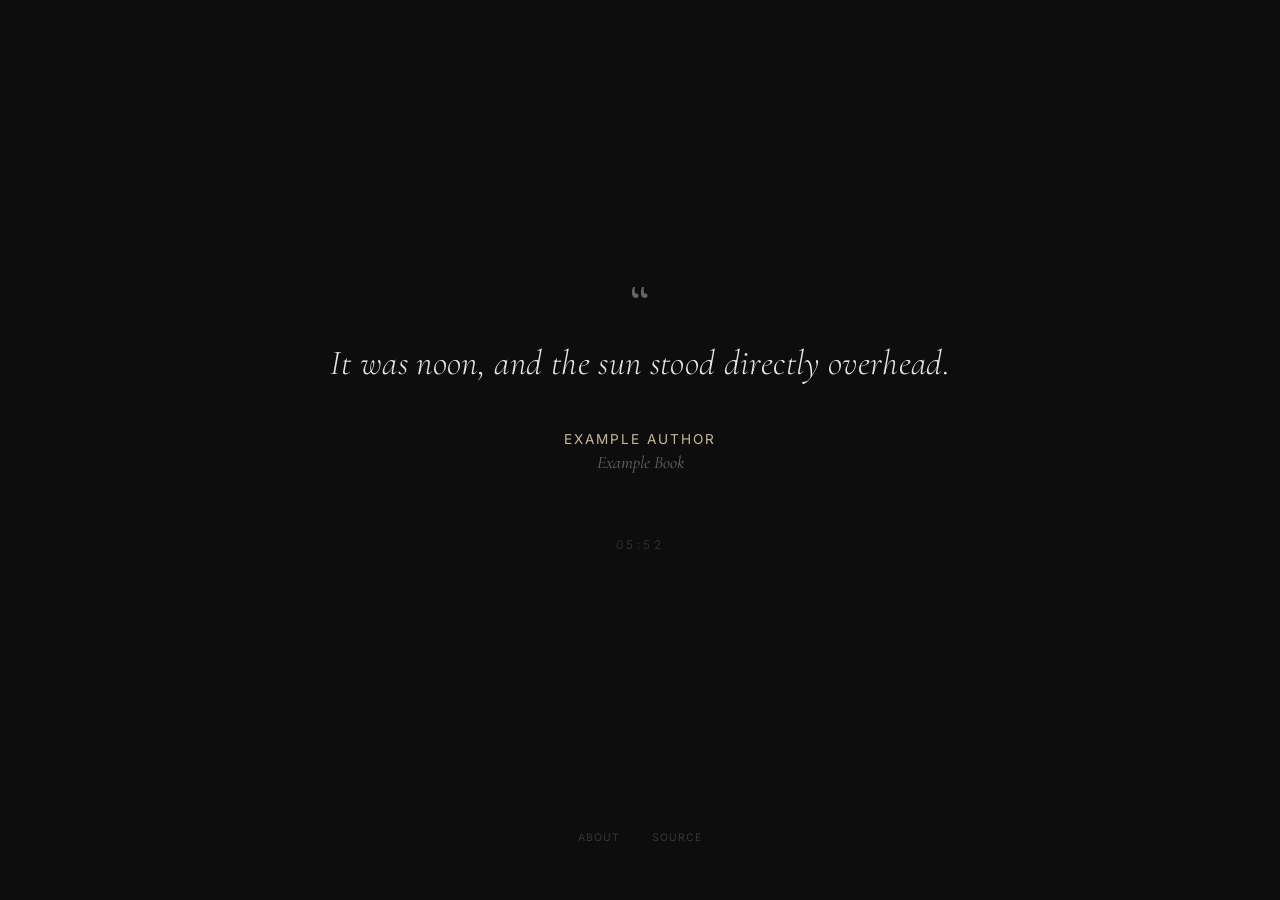
==== index.html @ 8ab0bab6 "Prototype: minimal literature clock with fade transitions - Cormorant Garamond serif for quotes, Int" ====
<!DOCTYPE html>
<html lang="en">
<head>
  <meta charset="UTF-8">
  <meta name="viewport" content="width=device-width, initial-scale=1.0">
  <title>Literature Clock</title>
  <link rel="preconnect" href="https://fonts.googleapis.com">
  <link rel="preconnect" href="https://fonts.gstatic.com" crossorigin>
  <link href="https://fonts.googleapis.com/css2?family=Cormorant+Garamond:ital,wght@0,300;0,400;0,500;1,300;1,400&family=Inter:wght@300;400&display=swap" rel="stylesheet">
  <link rel="stylesheet" href="css/style.css">
</head>
<body>
  <main id="clock">
    <div id="quote-container">
      <blockquote id="quote"></blockquote>
      <cite id="attribution">
        <span id="author"></span>
        <span id="title"></span>
      </cite>
    </div>
    <div id="time-display"></div>
  </main>
  <footer>
    <a href="https://simiono.com/Literature-Clock" id="about-link">About</a>
    <a href="https://github.com/wintermuteHB/LiteratureClock" id="source-link">Source</a>
  </footer>
  <script src="js/clock.js"></script>
</body>
</html>
---- css/style.css ----
*, *::before, *::after {
  box-sizing: border-box;
  margin: 0;
  padding: 0;
}

:root {
  --bg: #0d0d0d;
  --text: #e8e4df;
  --text-dim: #6b6560;
  --text-time: #3a3632;
  --accent: #c9b99a;
  --transition: 1.2s ease;
}

html, body {
  height: 100%;
}

body {
  background: var(--bg);
  color: var(--text);
  font-family: 'Cormorant Garamond', 'Georgia', serif;
  display: flex;
  flex-direction: column;
  justify-content: center;
  align-items: center;
  min-height: 100vh;
  padding: 2rem;
  overflow: hidden;
}

/* === Main Clock === */
#clock {
  display: flex;
  flex-direction: column;
  justify-content: center;
  align-items: center;
  flex: 1;
  max-width: 800px;
  width: 100%;
  text-align: center;
}

/* === Quote === */
#quote-container {
  opacity: 0;
  transition: opacity var(--transition);
}

#quote-container.visible {
  opacity: 1;
}

blockquote {
  font-size: clamp(1.4rem, 3.5vw, 2.2rem);
  font-weight: 300;
  font-style: italic;
  line-height: 1.6;
  letter-spacing: 0.01em;
  margin-bottom: 2.5rem;
  max-height: 60vh;
  overflow: hidden;
}

blockquote::before {
  content: '\201C';
  display: block;
  font-size: 4rem;
  color: var(--text-dim);
  line-height: 0.5;
  margin-bottom: 1rem;
  font-style: normal;
}

/* === Attribution === */
cite {
  display: flex;
  flex-direction: column;
  gap: 0.3rem;
  font-style: normal;
}

#author {
  font-family: 'Inter', sans-serif;
  font-size: 0.85rem;
  font-weight: 400;
  letter-spacing: 0.15em;
  text-transform: uppercase;
  color: var(--accent);
}

#title {
  font-size: 1.1rem;
  font-weight: 400;
  font-style: italic;
  color: var(--text-dim);
}

/* === Time === */
#time-display {
  font-family: 'Inter', sans-serif;
  font-size: 0.75rem;
  font-weight: 300;
  letter-spacing: 0.3em;
  color: var(--text-time);
  margin-top: 4rem;
  transition: color 0.5s ease;
}

/* === Footer === */
footer {
  padding: 1.5rem;
  display: flex;
  gap: 2rem;
}

footer a {
  font-family: 'Inter', sans-serif;
  font-size: 0.65rem;
  letter-spacing: 0.1em;
  text-transform: uppercase;
  color: var(--text-time);
  text-decoration: none;
  transition: color 0.3s ease;
}

footer a:hover {
  color: var(--text-dim);
}

/* === Fullscreen cursor hide === */
body.idle {
  cursor: none;
}

body.idle footer {
  opacity: 0;
  transition: opacity 2s ease;
}

/* === Responsive === */
@media (max-width: 600px) {
  body {
    padding: 1.5rem;
  }
  
  blockquote {
    font-size: 1.3rem;
    margin-bottom: 2rem;
  }
  
  blockquote::before {
    font-size: 3rem;
  }
}

/* === Truncation for very long quotes === */
blockquote.long {
  font-size: clamp(1.1rem, 2.5vw, 1.6rem);
}
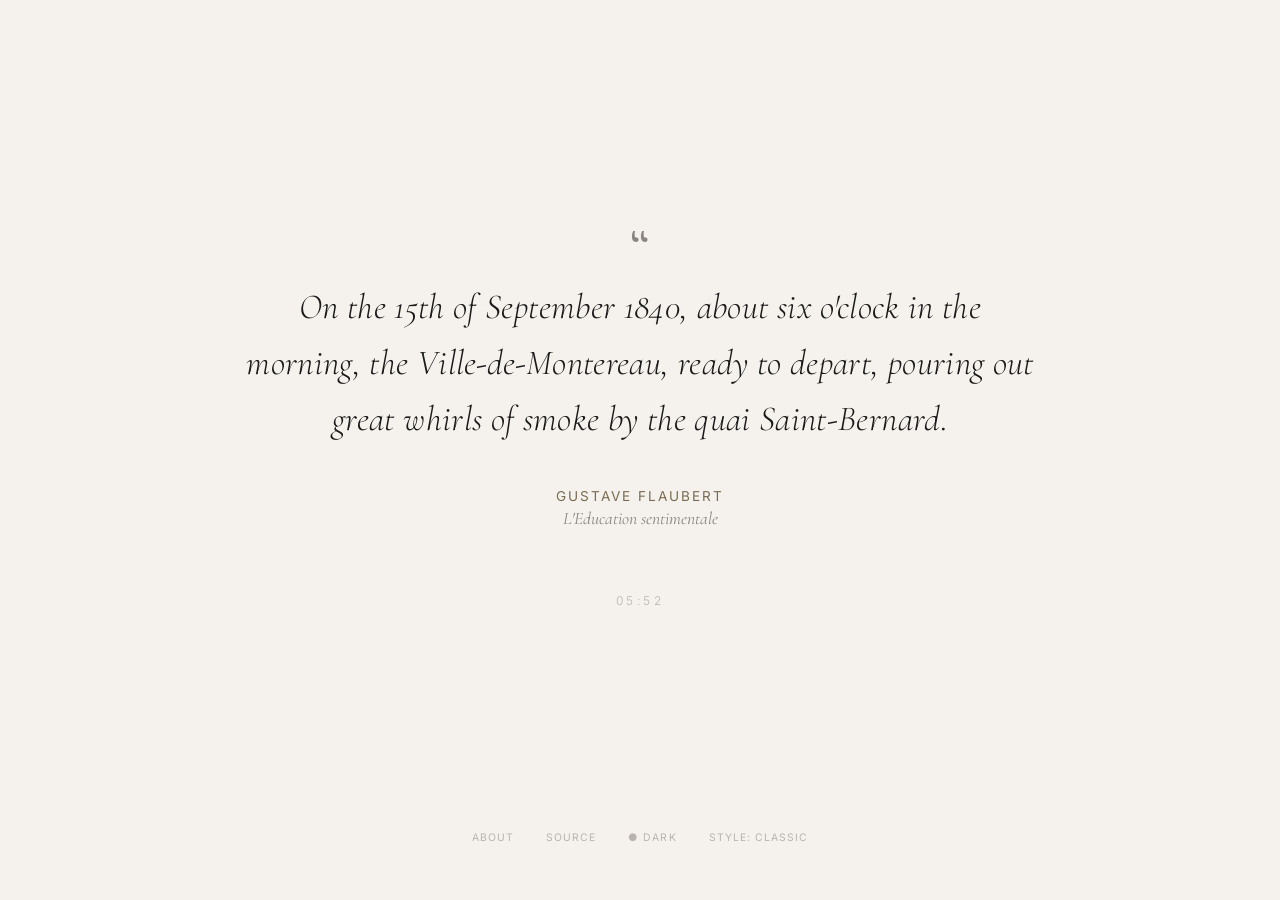
==== commit 75f1be1f: "feat: 3 typographic styles — Classic, Swiss, Typewriter - Classic: Cormorant Garamond, warm literary" ====
--- a/index.html
+++ b/index.html
@@ -4,9 +4,26 @@
   <meta charset="UTF-8">
   <meta name="viewport" content="width=device-width, initial-scale=1.0">
   <title>Literature Clock</title>
+  
+  <!-- Favicon + PWA -->
+  <link rel="icon" type="image/svg+xml" href="favicon.svg">
+  <link rel="manifest" href="manifest.json">
+  <meta name="theme-color" content="#000000">
+  <meta name="apple-mobile-web-app-capable" content="yes">
+  <meta name="apple-mobile-web-app-status-bar-style" content="black">
+  
+  <!-- Open Graph -->
+  <meta property="og:title" content="Literature Clock">
+  <meta property="og:description" content="Time told through the words of literature. A new quote for every minute of the day.">
+  <meta property="og:type" content="website">
+  <meta property="og:url" content="https://simiono.com/clock/">
+  <meta property="og:image" content="https://simiono.com/clock/og-image.png">
+  <meta name="twitter:card" content="summary_large_image">
+  <meta name="description" content="Time told through the words of literature. A new quote for every minute of the day.">
+  
   <link rel="preconnect" href="https://fonts.googleapis.com">
   <link rel="preconnect" href="https://fonts.gstatic.com" crossorigin>
-  <link href="https://fonts.googleapis.com/css2?family=Cormorant+Garamond:ital,wght@0,300;0,400;0,500;1,300;1,400&family=Inter:wght@300;400&display=swap" rel="stylesheet">
+  <link href="https://fonts.googleapis.com/css2?family=Cormorant+Garamond:ital,wght@0,300;0,400;0,500;1,300;1,400&family=IBM+Plex+Mono:wght@300;400&family=Inter:wght@300;400&display=swap" rel="stylesheet">
   <link rel="stylesheet" href="css/style.css">
 </head>
 <body>
@@ -20,9 +37,12 @@
     </div>
     <div id="time-display"></div>
   </main>
+  <div id="nav-hint">← → TIME TRAVEL &nbsp;·&nbsp; SPACE NEXT QUOTE &nbsp;·&nbsp; F FULLSCREEN</div>
   <footer>
     <a href="https://simiono.com/Literature-Clock" id="about-link">About</a>
     <a href="https://github.com/wintermuteHB/LiteratureClock" id="source-link">Source</a>
+    <button id="theme-toggle" aria-label="Toggle light/dark mode">☀ Light</button>
+    <button id="style-toggle" aria-label="Cycle typographic style">Style: Classic</button>
   </footer>
   <script src="js/clock.js"></script>
 </body>
--- a/css/style.css
+++ b/css/style.css
@@ -4,6 +4,7 @@
   padding: 0;
 }
 
+/* === Theme: Classic (default) — warm, literary === */
 :root {
   --bg: #0d0d0d;
   --text: #e8e4df;
@@ -11,6 +12,83 @@
   --text-time: #3a3632;
   --accent: #c9b99a;
   --transition: 1.2s ease;
+  --font-quote: 'Cormorant Garamond', 'Georgia', serif;
+  --font-ui: 'Inter', sans-serif;
+  --quote-weight: 300;
+  --quote-style: italic;
+  --quote-spacing: 0.01em;
+  --quote-line-height: 1.6;
+  --show-guillemet: block;
+}
+
+[data-theme="classic-light"] {
+  --bg: #f5f2ed;
+  --text: #1a1a1a;
+  --text-dim: #8a8580;
+  --text-time: #b8b3ad;
+  --accent: #7a6b52;
+}
+
+/* === Theme: Swiss — clean, minimal, Helvetica-on-white === */
+[data-theme="swiss-light"] {
+  --bg: #ffffff;
+  --text: #111111;
+  --text-dim: #777777;
+  --text-time: #bbbbbb;
+  --accent: #111111;
+  --font-quote: 'Helvetica Neue', 'Helvetica', 'Arial', sans-serif;
+  --font-ui: 'Helvetica Neue', 'Helvetica', 'Arial', sans-serif;
+  --quote-weight: 300;
+  --quote-style: normal;
+  --quote-spacing: -0.01em;
+  --quote-line-height: 1.5;
+  --show-guillemet: none;
+}
+
+[data-theme="swiss-dark"] {
+  --bg: #111111;
+  --text: #f0f0f0;
+  --text-dim: #777777;
+  --text-time: #444444;
+  --accent: #f0f0f0;
+  --font-quote: 'Helvetica Neue', 'Helvetica', 'Arial', sans-serif;
+  --font-ui: 'Helvetica Neue', 'Helvetica', 'Arial', sans-serif;
+  --quote-weight: 300;
+  --quote-style: normal;
+  --quote-spacing: -0.01em;
+  --quote-line-height: 1.5;
+  --show-guillemet: none;
+}
+
+/* === Theme: Typewriter — monospace, raw === */
+[data-theme="typewriter-light"] {
+  --bg: #f8f5f0;
+  --text: #222222;
+  --text-dim: #888888;
+  --text-time: #cccccc;
+  --accent: #444444;
+  --font-quote: 'IBM Plex Mono', 'Courier New', monospace;
+  --font-ui: 'IBM Plex Mono', 'Courier New', monospace;
+  --quote-weight: 400;
+  --quote-style: normal;
+  --quote-spacing: 0;
+  --quote-line-height: 1.7;
+  --show-guillemet: none;
+}
+
+[data-theme="typewriter-dark"] {
+  --bg: #1a1a17;
+  --text: #d4cfc6;
+  --text-dim: #6b6860;
+  --text-time: #3a3832;
+  --accent: #a09880;
+  --font-quote: 'IBM Plex Mono', 'Courier New', monospace;
+  --font-ui: 'IBM Plex Mono', 'Courier New', monospace;
+  --quote-weight: 400;
+  --quote-style: normal;
+  --quote-spacing: 0;
+  --quote-line-height: 1.7;
+  --show-guillemet: none;
 }
 
 html, body {
@@ -20,7 +98,7 @@
 body {
   background: var(--bg);
   color: var(--text);
-  font-family: 'Cormorant Garamond', 'Georgia', serif;
+  font-family: var(--font-quote);
   display: flex;
   flex-direction: column;
   justify-content: center;
@@ -28,6 +106,7 @@
   min-height: 100vh;
   padding: 2rem;
   overflow: hidden;
+  transition: background 0.6s ease, color 0.6s ease;
 }
 
 /* === Main Clock === */
@@ -54,10 +133,10 @@
 
 blockquote {
   font-size: clamp(1.4rem, 3.5vw, 2.2rem);
-  font-weight: 300;
-  font-style: italic;
-  line-height: 1.6;
-  letter-spacing: 0.01em;
+  font-weight: var(--quote-weight);
+  font-style: var(--quote-style);
+  line-height: var(--quote-line-height);
+  letter-spacing: var(--quote-spacing);
   margin-bottom: 2.5rem;
   max-height: 60vh;
   overflow: hidden;
@@ -65,7 +144,7 @@
 
 blockquote::before {
   content: '\201C';
-  display: block;
+  display: var(--show-guillemet);
   font-size: 4rem;
   color: var(--text-dim);
   line-height: 0.5;
@@ -82,7 +161,7 @@
 }
 
 #author {
-  font-family: 'Inter', sans-serif;
+  font-family: var(--font-ui);
   font-size: 0.85rem;
   font-weight: 400;
   letter-spacing: 0.15em;
@@ -99,7 +178,7 @@
 
 /* === Time === */
 #time-display {
-  font-family: 'Inter', sans-serif;
+  font-family: var(--font-ui);
   font-size: 0.75rem;
   font-weight: 300;
   letter-spacing: 0.3em;
@@ -116,7 +195,7 @@
 }
 
 footer a {
-  font-family: 'Inter', sans-serif;
+  font-family: var(--font-ui);
   font-size: 0.65rem;
   letter-spacing: 0.1em;
   text-transform: uppercase;
@@ -135,6 +214,32 @@
 }
 
 body.idle footer {
+  opacity: 0;
+  transition: opacity 2s ease;
+}
+
+/* === Theme Toggle === */
+#theme-toggle,
+#style-toggle {
+  font-family: var(--font-ui);
+  font-size: 0.65rem;
+  letter-spacing: 0.1em;
+  text-transform: uppercase;
+  color: var(--text-time);
+  background: none;
+  border: none;
+  cursor: pointer;
+  padding: 0;
+  transition: color 0.3s ease;
+}
+
+#theme-toggle:hover,
+#style-toggle:hover {
+  color: var(--text-dim);
+}
+
+body.idle #theme-toggle,
+body.idle #style-toggle {
   opacity: 0;
   transition: opacity 2s ease;
 }
@@ -159,3 +264,33 @@
 blockquote.long {
   font-size: clamp(1.1rem, 2.5vw, 1.6rem);
 }
+
+/* === Time Highlight in Quote === */
+.time-highlight {
+  color: var(--accent);
+  font-style: italic;
+  font-weight: 400;
+}
+
+/* === Keyboard nav hint === */
+#nav-hint {
+  font-family: var(--font-ui);
+  font-size: 0.6rem;
+  letter-spacing: 0.15em;
+  color: var(--text-time);
+  position: fixed;
+  bottom: 3.5rem;
+  left: 50%;
+  transform: translateX(-50%);
+  opacity: 0;
+  transition: opacity 1s ease;
+  pointer-events: none;
+}
+
+#nav-hint.visible {
+  opacity: 1;
+}
+
+body.idle #nav-hint {
+  opacity: 0;
+}
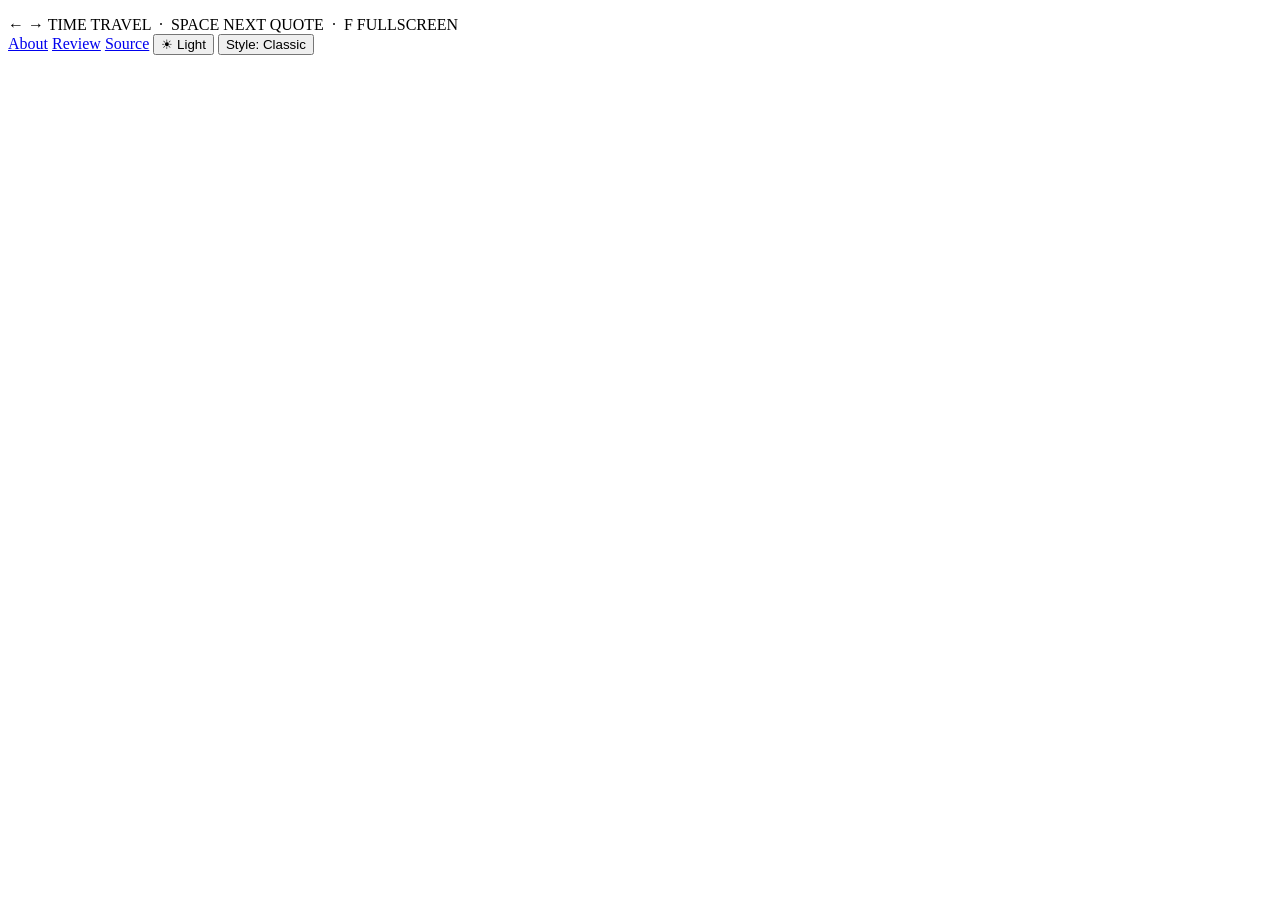
==== commit ce7f65ac: "Make clock installable offline PWA on mobile" ====
--- a/index.html
+++ b/index.html
@@ -2,14 +2,16 @@
 <html lang="en">
 <head>
   <meta charset="UTF-8">
-  <meta name="viewport" content="width=device-width, initial-scale=1.0">
+  <meta name="viewport" content="width=device-width, initial-scale=1.0, viewport-fit=cover">
   <title>Literature Clock</title>
   
   <!-- Favicon + PWA -->
-  <link rel="icon" type="image/svg+xml" href="favicon.svg">
-  <link rel="manifest" href="manifest.json">
+  <link rel="icon" type="image/svg+xml" href="/clock/favicon.svg">
+  <link rel="manifest" href="/clock/manifest.json">
   <meta name="theme-color" content="#000000">
+  <meta name="mobile-web-app-capable" content="yes">
   <meta name="apple-mobile-web-app-capable" content="yes">
+  <meta name="apple-mobile-web-app-title" content="Literature Clock">
   <meta name="apple-mobile-web-app-status-bar-style" content="black">
   
   <!-- Open Graph -->
@@ -21,10 +23,7 @@
   <meta name="twitter:card" content="summary_large_image">
   <meta name="description" content="Time told through the words of literature. A new quote for every minute of the day.">
   
-  <link rel="preconnect" href="https://fonts.googleapis.com">
-  <link rel="preconnect" href="https://fonts.gstatic.com" crossorigin>
-  <link href="https://fonts.googleapis.com/css2?family=Cormorant+Garamond:ital,wght@0,300;0,400;0,500;1,300;1,400&family=IBM+Plex+Mono:wght@300;400&family=Inter:wght@300;400&display=swap" rel="stylesheet">
-  <link rel="stylesheet" href="css/style.css">
+  <link rel="stylesheet" href="/clock/css/style.css">
 </head>
 <body>
   <main id="clock">
@@ -40,10 +39,11 @@
   <div id="nav-hint">← → TIME TRAVEL &nbsp;·&nbsp; SPACE NEXT QUOTE &nbsp;·&nbsp; F FULLSCREEN</div>
   <footer>
     <a href="https://simiono.com/Literature-Clock" id="about-link">About</a>
-    <a href="https://github.com/wintermuteHB/LiteratureClock" id="source-link">Source</a>
+    <a href="/clock/review.html" id="review-link">Review</a>
+    <a href="https://github.com/utrost/LiteratureClock" id="source-link">Source</a>
     <button id="theme-toggle" aria-label="Toggle light/dark mode">☀ Light</button>
     <button id="style-toggle" aria-label="Cycle typographic style">Style: Classic</button>
   </footer>
-  <script src="js/clock.js"></script>
+  <script src="/clock/js/clock.js"></script>
 </body>
 </html>
